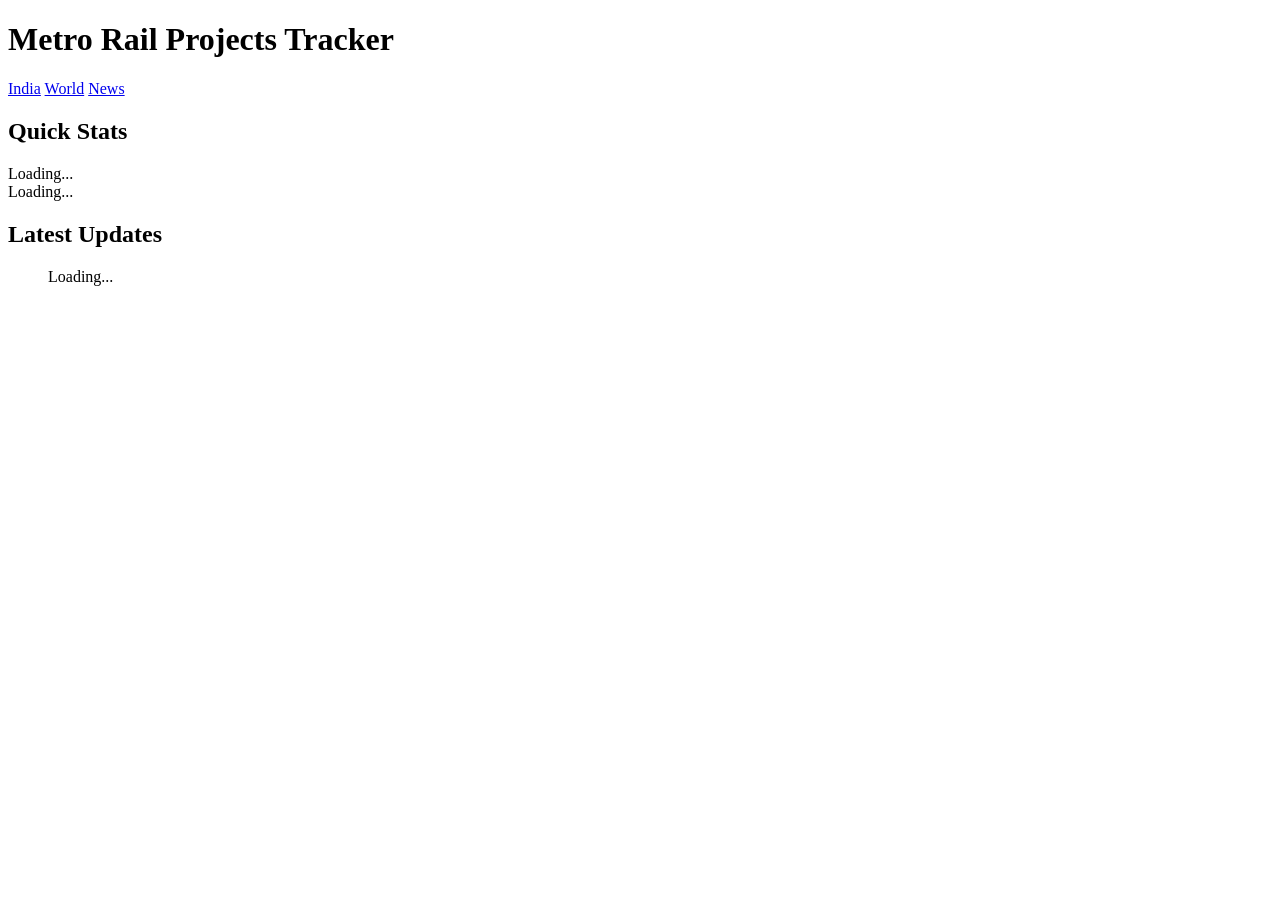
==== index.html @ b29a303d "Create index.html" ====
<!DOCTYPE html>
<html lang="en">
<head>
    <meta charset="UTF-8">
    <title>Metro Rail Projects - India & World</title>
    <link rel="stylesheet" href="css/style.css">
</head>
<body>
    <header>
        <h1>Metro Rail Projects Tracker</h1>
        <nav>
            <a href="india/">India</a>
            <a href="global/">World</a>
            <a href="news/">News</a>
        </nav>
    </header>
    
    <main>
        <section id="stats">
            <h2>Quick Stats</h2>
            <div id="india-stats">Loading...</div>
            <div id="global-stats">Loading...</div>
        </section>
        
        <section id="featured">
            <h2>Latest Updates</h2>
            <ul id="news-list">Loading...</ul>
        </section>
    </main>
    
    <script src="js/main.js"></script>
</body>
</html>
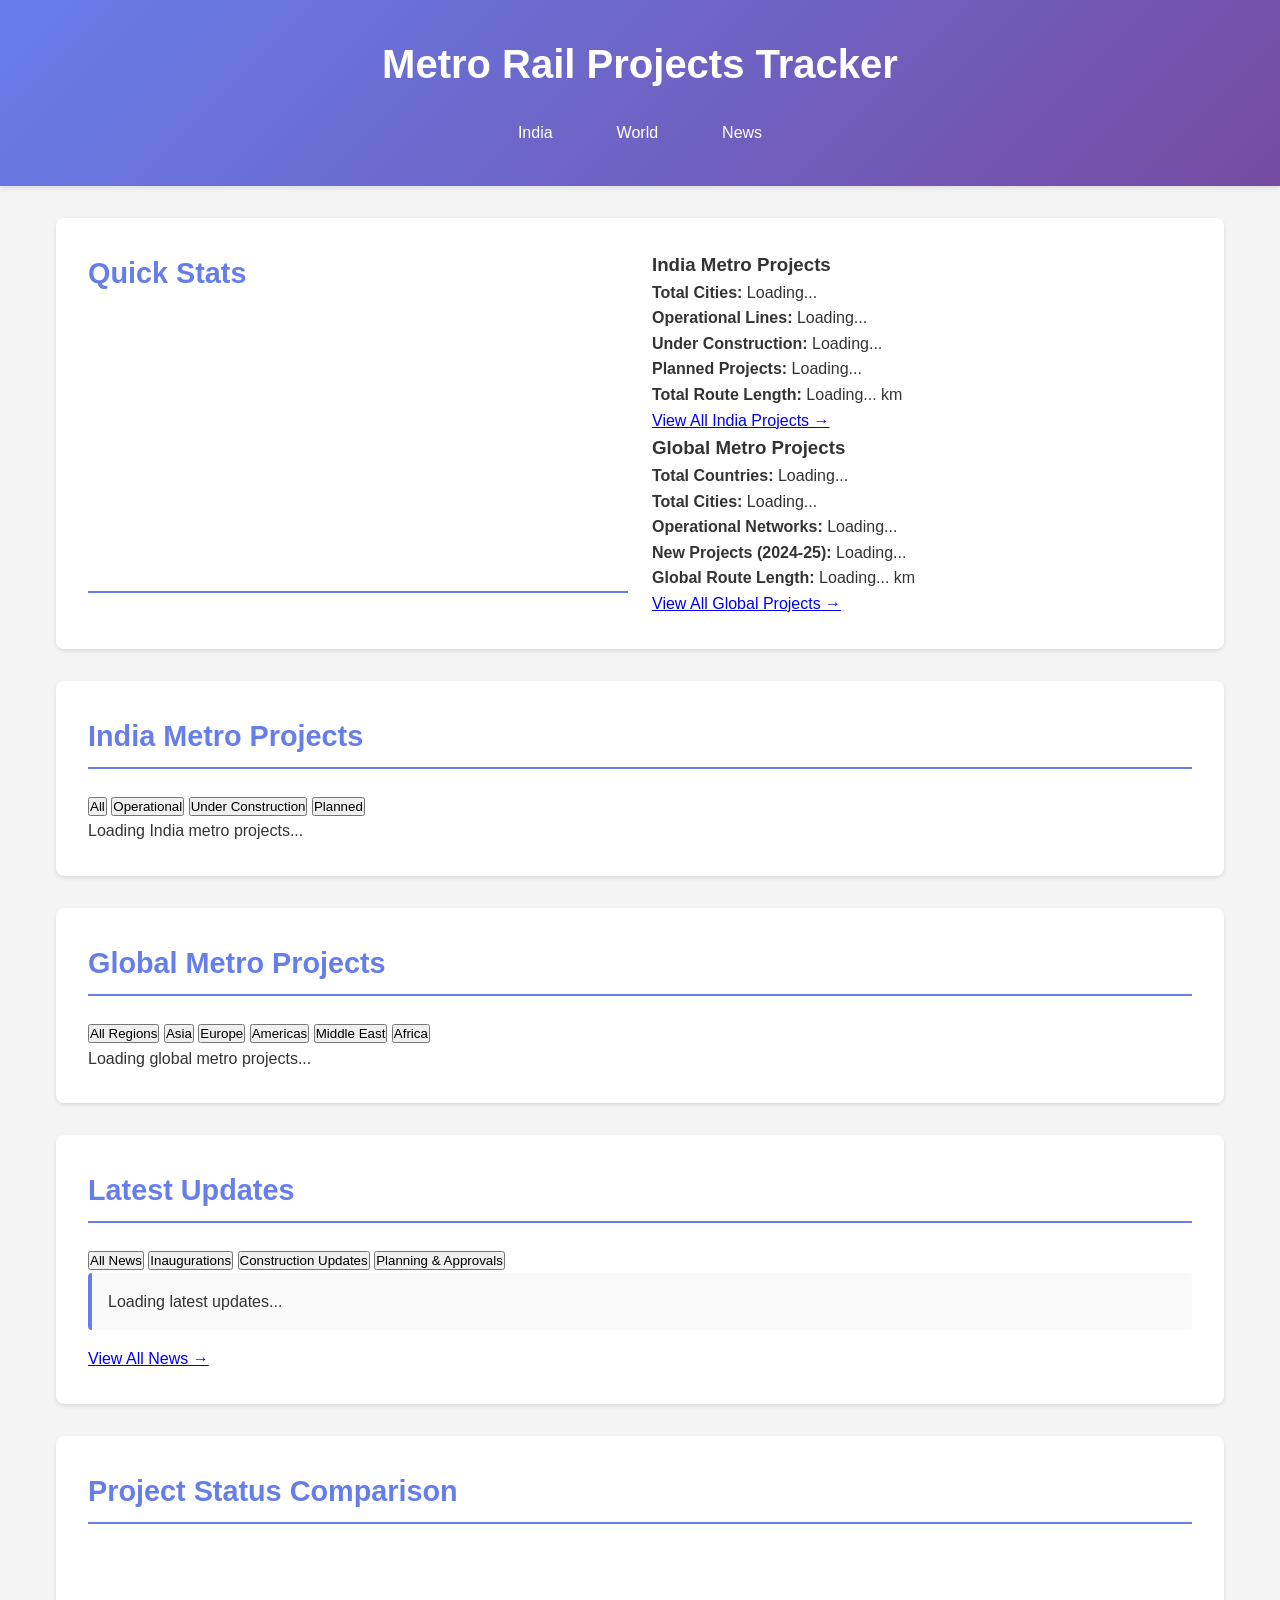
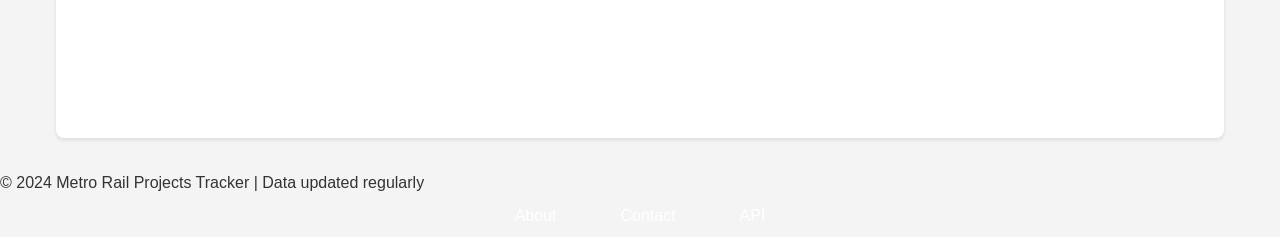
==== commit 796a0652: "Update index.html with enhanced metro projects sections Added comprehensive sections including: - E" ====
--- a/index.html
+++ b/index.html
@@ -2,6 +2,7 @@
 <html lang="en">
 <head>
     <meta charset="UTF-8">
+    <meta name="viewport" content="width=device-width, initial-scale=1.0">
     <title>Metro Rail Projects - India & World</title>
     <link rel="stylesheet" href="css/style.css">
 </head>
@@ -16,18 +17,105 @@
     </header>
     
     <main>
-        <section id="stats">
+        <!-- Quick Stats Section -->
+        <section id="stats" class="stats-container">
             <h2>Quick Stats</h2>
-            <div id="india-stats">Loading...</div>
-            <div id="global-stats">Loading...</div>
+            <div class="stats-grid">
+                <div id="india-stats" class="stat-card">
+                    <h3>India Metro Projects</h3>
+                    <div class="stat-content">
+                        <p><strong>Total Cities:</strong> <span id="india-cities">Loading...</span></p>
+                        <p><strong>Operational Lines:</strong> <span id="india-operational">Loading...</span></p>
+                        <p><strong>Under Construction:</strong> <span id="india-construction">Loading...</span></p>
+                        <p><strong>Planned Projects:</strong> <span id="india-planned">Loading...</span></p>
+                        <p><strong>Total Route Length:</strong> <span id="india-length">Loading...</span> km</p>
+                    </div>
+                    <a href="india/" class="view-details">View All India Projects →</a>
+                </div>
+                
+                <div id="global-stats" class="stat-card">
+                    <h3>Global Metro Projects</h3>
+                    <div class="stat-content">
+                        <p><strong>Total Countries:</strong> <span id="global-countries">Loading...</span></p>
+                        <p><strong>Total Cities:</strong> <span id="global-cities">Loading...</span></p>
+                        <p><strong>Operational Networks:</strong> <span id="global-operational">Loading...</span></p>
+                        <p><strong>New Projects (2024-25):</strong> <span id="global-new">Loading...</span></p>
+                        <p><strong>Global Route Length:</strong> <span id="global-length">Loading...</span> km</p>
+                    </div>
+                    <a href="global/" class="view-details">View All Global Projects →</a>
+                </div>
+            </div>
         </section>
         
-        <section id="featured">
+        <!-- India Projects Section -->
+        <section id="india-projects" class="projects-section">
+            <h2>India Metro Projects</h2>
+            <div class="project-filters">
+                <button class="filter-btn active" data-filter="all">All</button>
+                <button class="filter-btn" data-filter="operational">Operational</button>
+                <button class="filter-btn" data-filter="construction">Under Construction</button>
+                <button class="filter-btn" data-filter="planned">Planned</button>
+            </div>
+            <div id="india-projects-list" class="projects-grid">
+                <!-- Dynamic content loaded via JavaScript -->
+                <div class="loading-placeholder">Loading India metro projects...</div>
+            </div>
+        </section>
+        
+        <!-- Global Projects Section -->
+        <section id="global-projects" class="projects-section">
+            <h2>Global Metro Projects</h2>
+            <div class="region-filters">
+                <button class="filter-btn active" data-region="all">All Regions</button>
+                <button class="filter-btn" data-region="asia">Asia</button>
+                <button class="filter-btn" data-region="europe">Europe</button>
+                <button class="filter-btn" data-region="americas">Americas</button>
+                <button class="filter-btn" data-region="middleeast">Middle East</button>
+                <button class="filter-btn" data-region="africa">Africa</button>
+            </div>
+            <div id="global-projects-list" class="projects-grid">
+                <!-- Dynamic content loaded via JavaScript -->
+                <div class="loading-placeholder">Loading global metro projects...</div>
+            </div>
+        </section>
+        
+        <!-- Latest News/Updates Section -->
+        <section id="featured" class="news-section">
             <h2>Latest Updates</h2>
-            <ul id="news-list">Loading...</ul>
+            <div class="news-categories">
+                <button class="category-btn active" data-category="all">All News</button>
+                <button class="category-btn" data-category="inauguration">Inaugurations</button>
+                <button class="category-btn" data-category="construction">Construction Updates</button>
+                <button class="category-btn" data-category="planning">Planning & Approvals</button>
+            </div>
+            <ul id="news-list" class="news-list">
+                <!-- Dynamic news items loaded via JavaScript -->
+                <li class="loading-placeholder">Loading latest updates...</li>
+            </ul>
+            <a href="news/" class="view-all-news">View All News →</a>
+        </section>
+        
+        <!-- Project Status Comparison Chart Placeholder -->
+        <section id="comparison" class="chart-section">
+            <h2>Project Status Comparison</h2>
+            <div id="status-chart" class="chart-container">
+                <!-- Chart will be rendered via JavaScript library -->
+                <canvas id="statusCanvas"></canvas>
+            </div>
         </section>
     </main>
     
+    <footer>
+        <p>&copy; 2024 Metro Rail Projects Tracker | Data updated regularly</p>
+        <nav>
+            <a href="about.html">About</a>
+            <a href="contact.html">Contact</a>
+            <a href="api.html">API</a>
+        </nav>
+    </footer>
+    
+    <!-- JavaScript for dynamic content loading -->
     <script src="js/main.js"></script>
+    <script src="js/charts.js"></script>
 </body>
 </html>
--- a/css/style.css
+++ b/css/style.css
@@ -0,0 +1,132 @@
+/* Metro Rail Projects Website Styles */
+
+* {
+  margin: 0;
+  padding: 0;
+  box-sizing: border-box;
+}
+
+body {
+  font-family: 'Segoe UI', Tahoma, Geneva, Verdana, sans-serif;
+  line-height: 1.6;
+  color: #333;
+  background-color: #f4f4f4;
+}
+
+header {
+  background: linear-gradient(135deg, #667eea 0%, #764ba2 100%);
+  color: white;
+  padding: 2rem 0;
+  text-align: center;
+  box-shadow: 0 2px 5px rgba(0,0,0,0.1);
+}
+
+header h1 {
+  font-size: 2.5rem;
+  margin-bottom: 1rem;
+}
+
+nav {
+  display: flex;
+  justify-content: center;
+  gap: 2rem;
+  flex-wrap: wrap;
+}
+
+nav a {
+  color: white;
+  text-decoration: none;
+  font-weight: 500;
+  padding: 0.5rem 1rem;
+  border-radius: 4px;
+  transition: background-color 0.3s ease;
+}
+
+nav a:hover {
+  background-color: rgba(255,255,255,0.2);
+}
+
+main {
+  max-width: 1200px;
+  margin: 2rem auto;
+  padding: 0 1rem;
+}
+
+section {
+  background: white;
+  padding: 2rem;
+  margin-bottom: 2rem;
+  border-radius: 8px;
+  box-shadow: 0 2px 4px rgba(0,0,0,0.1);
+}
+
+section h2 {
+  color: #667eea;
+  margin-bottom: 1.5rem;
+  font-size: 1.8rem;
+  border-bottom: 2px solid #667eea;
+  padding-bottom: 0.5rem;
+}
+
+#stats {
+  display: grid;
+  grid-template-columns: 1fr 1fr;
+  gap: 1.5rem;
+}
+
+.stat-box {
+  background: linear-gradient(135deg, #667eea 0%, #764ba2 100%);
+  color: white;
+  padding: 1.5rem;
+  border-radius: 8px;
+  text-align: center;
+}
+
+.stat-box h3 {
+  font-size: 2rem;
+  margin-bottom: 0.5rem;
+}
+
+.stat-box p {
+  opacity: 0.9;
+}
+
+#news-list {
+  list-style: none;
+}
+
+#news-list li {
+  padding: 1rem;
+  border-left: 4px solid #667eea;
+  margin-bottom: 1rem;
+  background-color: #f9f9f9;
+  border-radius: 4px;
+}
+
+#news-list li h3 {
+  color: #667eea;
+  margin-bottom: 0.5rem;
+}
+
+#news-list li p {
+  font-size: 0.9rem;
+  color: #666;
+}
+
+@media (max-width: 768px) {
+  header h1 {
+    font-size: 2rem;
+  }
+
+  nav {
+    gap: 1rem;
+  }
+
+  #stats {
+    grid-template-columns: 1fr;
+  }
+
+  section {
+    padding: 1.5rem;
+  }
+}
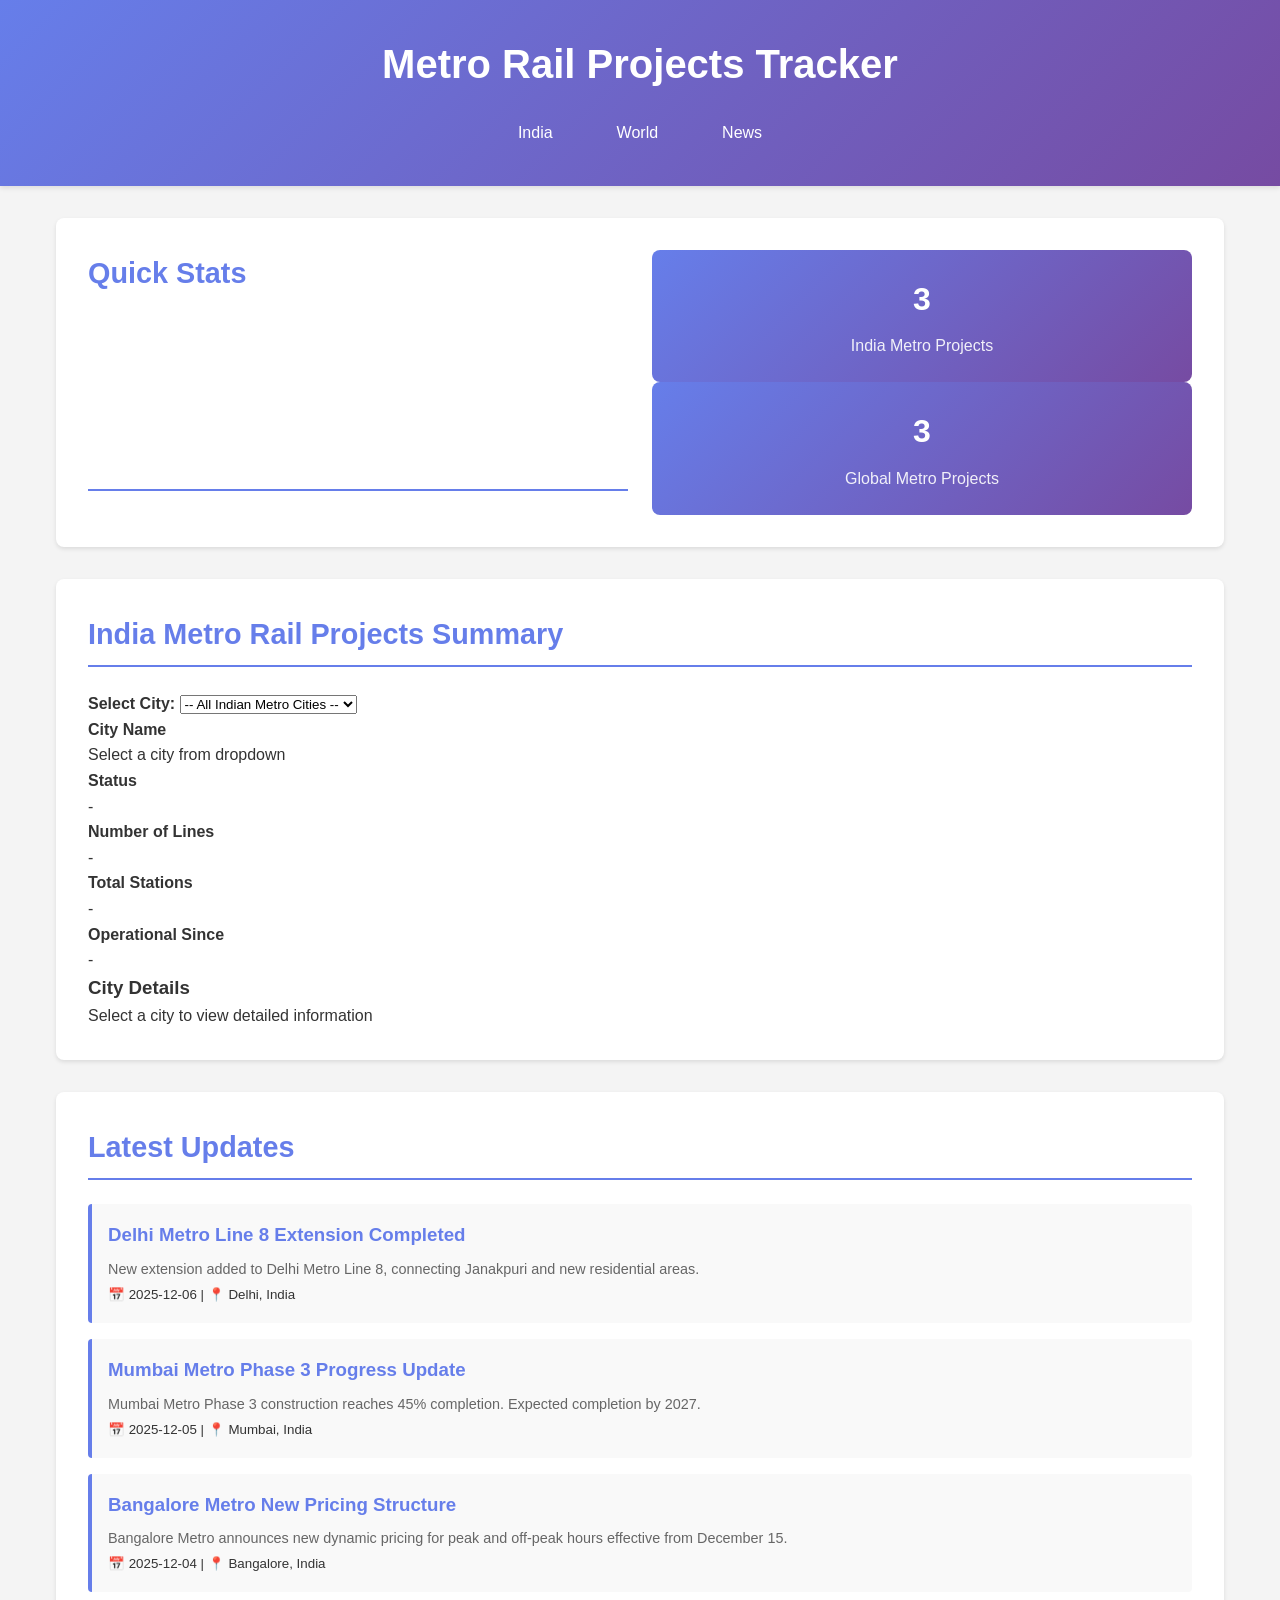
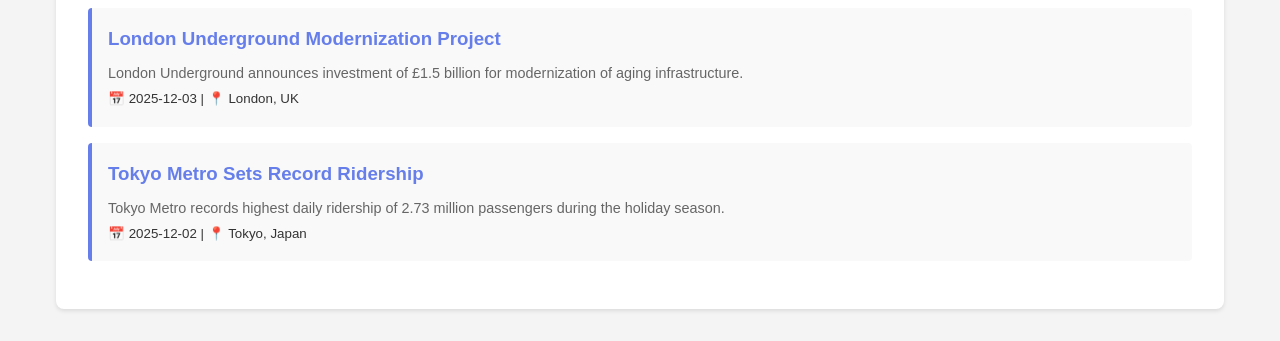
==== commit 43548bb0: "Update index.html with India Metro Summary section and city dropdown menu" ====
--- a/index.html
+++ b/index.html
@@ -1,121 +1,97 @@
 <!DOCTYPE html>
 <html lang="en">
 <head>
-    <meta charset="UTF-8">
-    <meta name="viewport" content="width=device-width, initial-scale=1.0">
-    <title>Metro Rail Projects - India & World</title>
-    <link rel="stylesheet" href="css/style.css">
+  <meta charset="UTF-8">
+  <meta name="viewport" content="width=device-width, initial-scale=1.0">
+  <title>Metro Rail Projects - India & World</title>
+  <link rel="stylesheet" href="css/style.css">
 </head>
 <body>
-    <header>
-        <h1>Metro Rail Projects Tracker</h1>
-        <nav>
-            <a href="india/">India</a>
-            <a href="global/">World</a>
-            <a href="news/">News</a>
-        </nav>
-    </header>
-    
-    <main>
-        <!-- Quick Stats Section -->
-        <section id="stats" class="stats-container">
-            <h2>Quick Stats</h2>
-            <div class="stats-grid">
-                <div id="india-stats" class="stat-card">
-                    <h3>India Metro Projects</h3>
-                    <div class="stat-content">
-                        <p><strong>Total Cities:</strong> <span id="india-cities">Loading...</span></p>
-                        <p><strong>Operational Lines:</strong> <span id="india-operational">Loading...</span></p>
-                        <p><strong>Under Construction:</strong> <span id="india-construction">Loading...</span></p>
-                        <p><strong>Planned Projects:</strong> <span id="india-planned">Loading...</span></p>
-                        <p><strong>Total Route Length:</strong> <span id="india-length">Loading...</span> km</p>
-                    </div>
-                    <a href="india/" class="view-details">View All India Projects →</a>
-                </div>
-                
-                <div id="global-stats" class="stat-card">
-                    <h3>Global Metro Projects</h3>
-                    <div class="stat-content">
-                        <p><strong>Total Countries:</strong> <span id="global-countries">Loading...</span></p>
-                        <p><strong>Total Cities:</strong> <span id="global-cities">Loading...</span></p>
-                        <p><strong>Operational Networks:</strong> <span id="global-operational">Loading...</span></p>
-                        <p><strong>New Projects (2024-25):</strong> <span id="global-new">Loading...</span></p>
-                        <p><strong>Global Route Length:</strong> <span id="global-length">Loading...</span> km</p>
-                    </div>
-                    <a href="global/" class="view-details">View All Global Projects →</a>
-                </div>
-            </div>
-        </section>
-        
-        <!-- India Projects Section -->
-        <section id="india-projects" class="projects-section">
-            <h2>India Metro Projects</h2>
-            <div class="project-filters">
-                <button class="filter-btn active" data-filter="all">All</button>
-                <button class="filter-btn" data-filter="operational">Operational</button>
-                <button class="filter-btn" data-filter="construction">Under Construction</button>
-                <button class="filter-btn" data-filter="planned">Planned</button>
-            </div>
-            <div id="india-projects-list" class="projects-grid">
-                <!-- Dynamic content loaded via JavaScript -->
-                <div class="loading-placeholder">Loading India metro projects...</div>
-            </div>
-        </section>
-        
-        <!-- Global Projects Section -->
-        <section id="global-projects" class="projects-section">
-            <h2>Global Metro Projects</h2>
-            <div class="region-filters">
-                <button class="filter-btn active" data-region="all">All Regions</button>
-                <button class="filter-btn" data-region="asia">Asia</button>
-                <button class="filter-btn" data-region="europe">Europe</button>
-                <button class="filter-btn" data-region="americas">Americas</button>
-                <button class="filter-btn" data-region="middleeast">Middle East</button>
-                <button class="filter-btn" data-region="africa">Africa</button>
-            </div>
-            <div id="global-projects-list" class="projects-grid">
-                <!-- Dynamic content loaded via JavaScript -->
-                <div class="loading-placeholder">Loading global metro projects...</div>
-            </div>
-        </section>
-        
-        <!-- Latest News/Updates Section -->
-        <section id="featured" class="news-section">
-            <h2>Latest Updates</h2>
-            <div class="news-categories">
-                <button class="category-btn active" data-category="all">All News</button>
-                <button class="category-btn" data-category="inauguration">Inaugurations</button>
-                <button class="category-btn" data-category="construction">Construction Updates</button>
-                <button class="category-btn" data-category="planning">Planning & Approvals</button>
-            </div>
-            <ul id="news-list" class="news-list">
-                <!-- Dynamic news items loaded via JavaScript -->
-                <li class="loading-placeholder">Loading latest updates...</li>
-            </ul>
-            <a href="news/" class="view-all-news">View All News →</a>
-        </section>
-        
-        <!-- Project Status Comparison Chart Placeholder -->
-        <section id="comparison" class="chart-section">
-            <h2>Project Status Comparison</h2>
-            <div id="status-chart" class="chart-container">
-                <!-- Chart will be rendered via JavaScript library -->
-                <canvas id="statusCanvas"></canvas>
-            </div>
-        </section>
-    </main>
-    
-    <footer>
-        <p>&copy; 2024 Metro Rail Projects Tracker | Data updated regularly</p>
-        <nav>
-            <a href="about.html">About</a>
-            <a href="contact.html">Contact</a>
-            <a href="api.html">API</a>
-        </nav>
-    </footer>
-    
-    <!-- JavaScript for dynamic content loading -->
-    <script src="js/main.js"></script>
-    <script src="js/charts.js"></script>
+  <header>
+    <h1>Metro Rail Projects Tracker</h1>
+    <nav>
+      <a href="india/">India</a>
+      <a href="global/">World</a>
+      <a href="news/">News</a>
+    </nav>
+  </header>
+
+  <main>
+    <!-- Quick Stats Section -->
+    <section id="stats" class="stats-container">
+      <h2>Quick Stats</h2>
+      <div class="stats-grid">
+        <div id="india-stats" class="stat-card">
+          <h3>India Metro Projects</h3>
+          <div class="stat-content">
+            <p><strong>Total Cities:</strong> <span id="india-cities">Loading...</span></p>
+            <p><strong>Operational Lines:</strong> <span id="india-operational">Loading...</span></p>
+            <p><strong>Under Construction:</strong> <span id="india-construction">Loading...</span></p>
+            <p><strong>Planned Projects:</strong> <span id="india-planned">Loading...</span></p>
+            <p><strong>Total Stations:</strong> <span id="india-stations">Loading...</span></p>
+          </div>
+          <a href="#india-metro-section" class="view-details">View India Summary ↓</a>
+        </div>
+
+        <div id="global-stats" class="stat-card">
+          <h3>Global Metro Projects</h3>
+          <div class="stat-content">
+            <p><strong>Total Countries:</strong> <span id="global-countries">Loading...</span></p>
+            <p><strong>Total Systems:</strong> <span id="global-systems">Loading...</span></p>
+            <p><strong>Total Stations:</strong> <span id="global-stations">Loading...</span></p>
+          </div>
+          <a href="global/" class="view-details">View Global Projects →</a>
+        </div>
+      </div>
+    </section>
+
+    <!-- India Metro Summary Section with Dropdown -->
+    <section id="india-metro-section" class="india-summary-section">
+      <h2>India Metro Rail Projects Summary</h2>
+      
+      <div class="city-selector">
+        <label for="metro-city-dropdown"><strong>Select City:</strong></label>
+        <select id="metro-city-dropdown" class="metro-dropdown">
+          <option value="">-- All Indian Metro Cities --</option>
+        </select>
+      </div>
+
+      <div class="india-summary-stats">
+        <div class="summary-stat-box">
+          <h4>City Name</h4>
+          <p id="selected-city-name">Select a city from dropdown</p>
+        </div>
+        <div class="summary-stat-box">
+          <h4>Status</h4>
+          <p id="selected-city-status">-</p>
+        </div>
+        <div class="summary-stat-box">
+          <h4>Number of Lines</h4>
+          <p id="selected-city-lines">-</p>
+        </div>
+        <div class="summary-stat-box">
+          <h4>Total Stations</h4>
+          <p id="selected-city-stations">-</p>
+        </div>
+        <div class="summary-stat-box">
+          <h4>Operational Since</h4>
+          <p id="selected-city-year">-</p>
+        </div>
+      </div>
+
+      <div id="india-projects-details" class="projects-details">
+        <h3>City Details</h3>
+        <p id="city-description">Select a city to view detailed information</p>
+      </div>
+    </section>
+
+    <!-- Featured News Section -->
+    <section id="featured">
+      <h2>Latest Updates</h2>
+      <ul id="news-list">Loading...</ul>
+    </section>
+  </main>
+
+  <script src="js/main.js"></script>
 </body>
 </html>
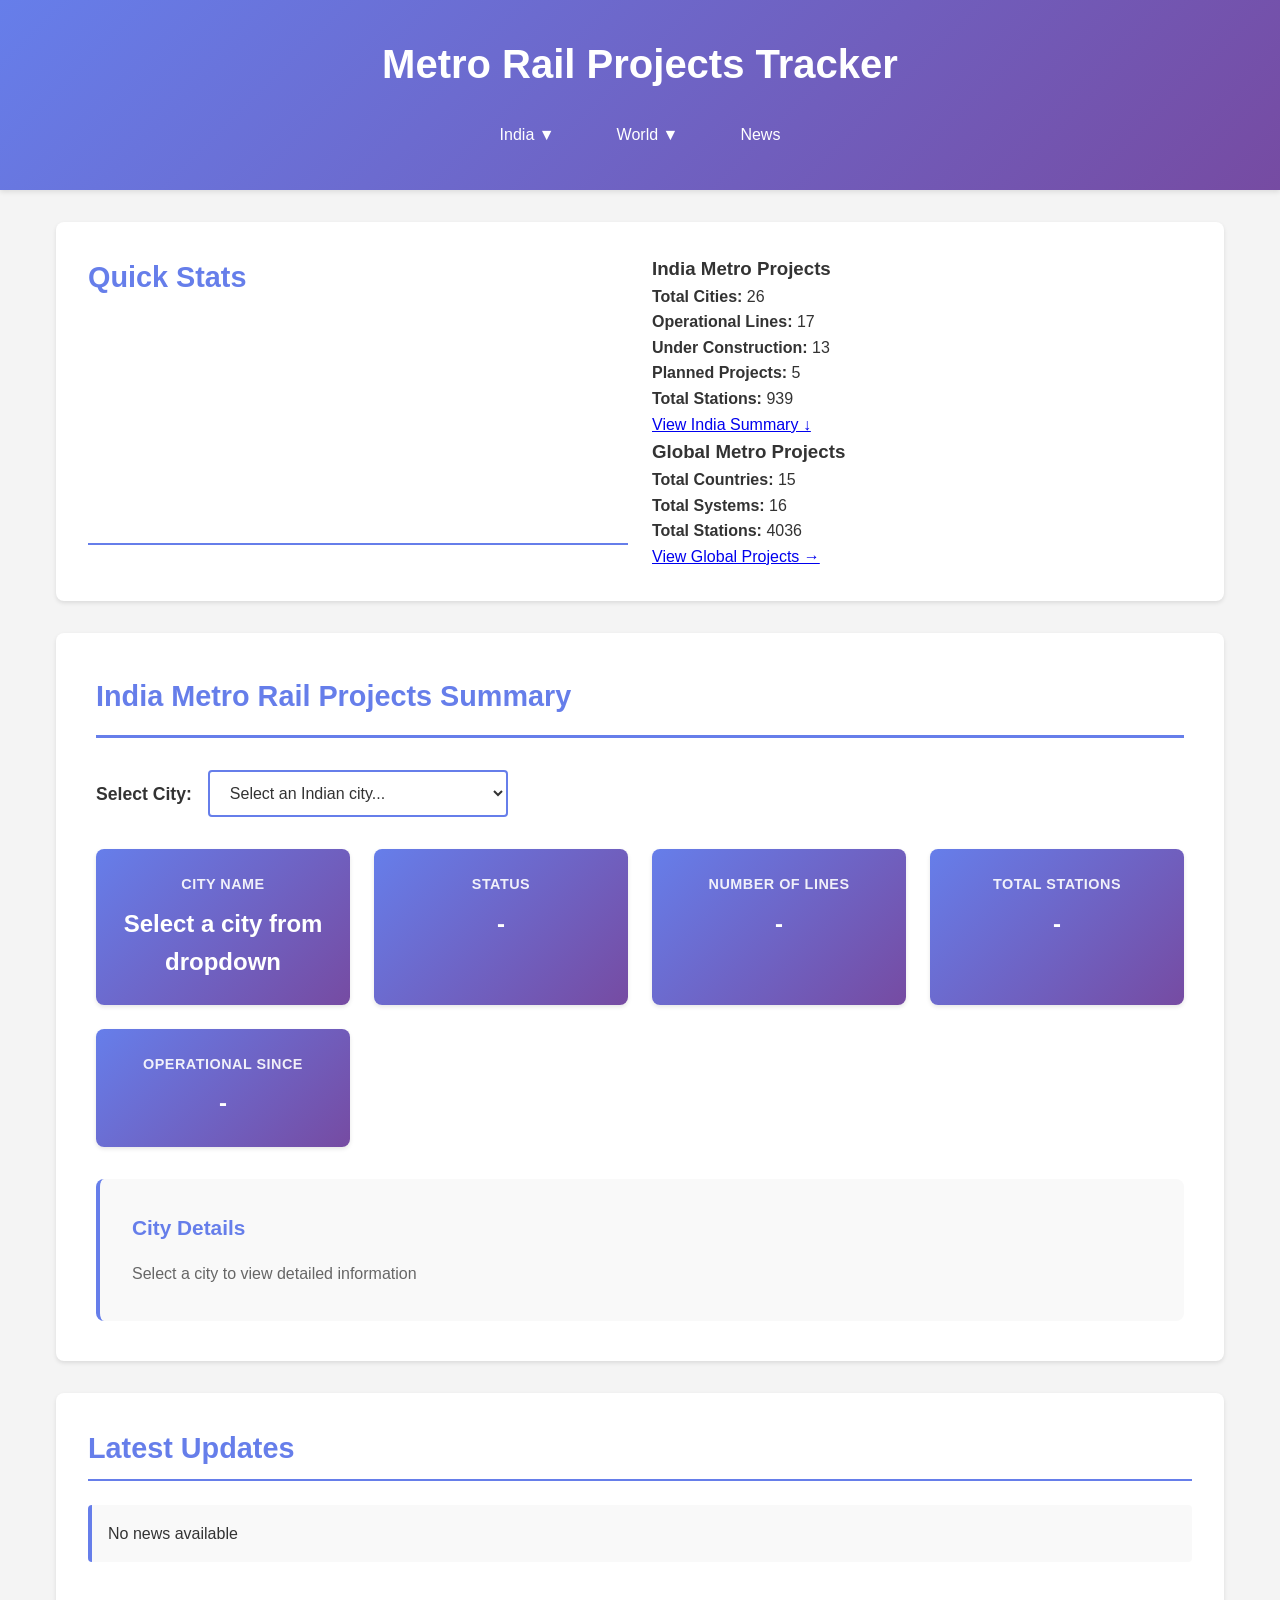
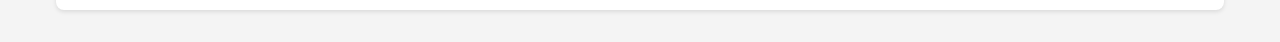
==== commit c3cc8e31: "Add dropdown navigation menus for India and World cities - Added responsive dropdown navigation for " ====
--- a/index.html
+++ b/index.html
@@ -5,14 +5,95 @@
   <meta name="viewport" content="width=device-width, initial-scale=1.0">
   <title>Metro Rail Projects - India & World</title>
   <link rel="stylesheet" href="css/style.css">
+  <style>
+    /* Dropdown Navigation Styles */
+    .nav-item {
+      position: relative;
+      display: inline-block;
+    }
+
+    .nav-item > a {
+      padding: 10px 15px;
+      display: block;
+      text-decoration: none;
+      color: white;
+      cursor: pointer;
+    }
+
+    .nav-item > a:hover {
+      background-color: rgba(255, 255, 255, 0.2);
+      border-radius: 4px;
+    }
+
+    .dropdown-menu {
+      display: none;
+      position: absolute;
+      background-color: #1e3c72;
+      min-width: 250px;
+      box-shadow: 0 8px 16px rgba(0, 0, 0, 0.2);
+      padding: 8px 0;
+      z-index: 1;
+      border-radius: 4px;
+      top: 100%;
+      left: 0;
+      margin-top: 5px;
+    }
+
+    .dropdown-menu a {
+      color: white;
+      padding: 12px 16px;
+      text-decoration: none;
+      display: block;
+      font-size: 14px;
+      transition: background-color 0.3s ease;
+    }
+
+    .dropdown-menu a:hover {
+      background-color: #2a5298;
+      padding-left: 20px;
+    }
+
+    .nav-item:hover .dropdown-menu,
+    .nav-item.active .dropdown-menu {
+      display: block;
+    }
+
+    .dropdown-header {
+      color: #aaa;
+      padding: 8px 16px;
+      font-size: 12px;
+      font-weight: bold;
+      text-transform: uppercase;
+      border-bottom: 1px solid #333;
+    }
+  </style>
 </head>
 <body>
   <header>
     <h1>Metro Rail Projects Tracker</h1>
     <nav>
-      <a href="india/">India</a>
-      <a href="global/">World</a>
-      <a href="news/">News</a>
+      <!-- India Dropdown -->
+      <div class="nav-item">
+        <a href="#india-metro-section">India ▼</a>
+        <div class="dropdown-menu" id="india-dropdown">
+          <div class="dropdown-header">Indian Metro Cities</div>
+          <!-- India cities will be populated by JavaScript -->
+        </div>
+      </div>
+
+      <!-- World Dropdown -->
+      <div class="nav-item">
+        <a href="#global-metro-section">World ▼</a>
+        <div class="dropdown-menu" id="world-dropdown">
+          <div class="dropdown-header">Global Metro Cities</div>
+          <!-- World cities will be populated by JavaScript -->
+        </div>
+      </div>
+
+      <!-- News Link -->
+      <div class="nav-item">
+        <a href="#featured">News</a>
+      </div>
     </nav>
   </header>
 
@@ -32,7 +113,6 @@
           </div>
           <a href="#india-metro-section" class="view-details">View India Summary ↓</a>
         </div>
-
         <div id="global-stats" class="stat-card">
           <h3>Global Metro Projects</h3>
           <div class="stat-content">
@@ -40,7 +120,7 @@
             <p><strong>Total Systems:</strong> <span id="global-systems">Loading...</span></p>
             <p><strong>Total Stations:</strong> <span id="global-stations">Loading...</span></p>
           </div>
-          <a href="global/" class="view-details">View Global Projects →</a>
+          <a href="global.html" class="view-details">View Global Projects →</a>
         </div>
       </div>
     </section>
@@ -48,7 +128,7 @@
     <!-- India Metro Summary Section with Dropdown -->
     <section id="india-metro-section" class="india-summary-section">
       <h2>India Metro Rail Projects Summary</h2>
-      
+
       <div class="city-selector">
         <label for="metro-city-dropdown"><strong>Select City:</strong></label>
         <select id="metro-city-dropdown" class="metro-dropdown">
@@ -93,5 +173,51 @@
   </main>
 
   <script src="js/main.js"></script>
+  <script>
+    // Populate Navigation Dropdowns
+    function populateNavigationDropdowns(data) {
+      const indiaProjects = data.projects.filter(p => p.region === 'India');
+      const globalProjects = data.projects.filter(p => p.region === 'World');
+
+      // Populate India dropdown
+      const indiaDropdown = document.getElementById('india-dropdown');
+      indiaProjects.forEach(metro => {
+        const link = document.createElement('a');
+        link.href = '#india-metro-section';
+        link.textContent = metro.city + ' Metro';
+        link.onclick = (e) => {
+          e.preventDefault();
+          document.getElementById('metro-city-dropdown').value = metro.id;
+          displayCityDetails(metro);
+          document.getElementById('india-metro-section').scrollIntoView({ behavior: 'smooth' });
+        };
+        indiaDropdown.appendChild(link);
+      });
+
+      // Populate World dropdown
+      const worldDropdown = document.getElementById('world-dropdown');
+      globalProjects.forEach(metro => {
+        const link = document.createElement('a');
+        link.href = 'global.html';
+        link.textContent = metro.city + ' (' + metro.country + ')';
+        link.onclick = (e) => {
+          e.preventDefault();
+          // Store selected metro in session storage for global page
+          sessionStorage.setItem('selectedGlobalMetro', JSON.stringify(metro));
+          window.location.href = 'global.html';
+        };
+        worldDropdown.appendChild(link);
+      });
+    }
+
+    // Call after data is loaded
+    const originalLoadMetroData = window.loadMetroData;
+    window.loadMetroData = async function() {
+      await originalLoadMetroData.call(this);
+      if (window.allMetroData && window.allMetroData.projects) {
+        populateNavigationDropdowns(window.allMetroData);
+      }
+    };
+  </script>
 </body>
 </html>
--- a/css/style.css
+++ b/css/style.css
@@ -130,3 +130,280 @@
     padding: 1.5rem;
   }
 }
+
+
+/* India Metro Summary Section */
+.india-summary-section {
+  background: white;
+  padding: 2.5rem;
+  margin-bottom: 2rem;
+  border-radius: 8px;
+  box-shadow: 0 2px 4px rgba(0,0,0,0.1);
+}
+
+.india-summary-section h2 {
+  color: #667eea;
+  margin-bottom: 2rem;
+  font-size: 1.8rem;
+  border-bottom: 3px solid #667eea;
+  padding-bottom: 1rem;
+}
+
+/* City Selector/Dropdown */
+.city-selector {
+  display: flex;
+  align-items: center;
+  gap: 1rem;
+  margin-bottom: 2rem;
+  flex-wrap: wrap;
+}
+
+.city-selector label {
+  font-size: 1.1rem;
+  color: #333;
+  white-space: nowrap;
+}
+
+.metro-dropdown {
+  padding: 0.75rem 1rem;
+  font-size: 1rem;
+  border: 2px solid #667eea;
+  border-radius: 4px;
+  background-color: white;
+  color: #333;
+  cursor: pointer;
+  transition: all 0.3s ease;
+  min-width: 300px;
+}
+
+.metro-dropdown:hover {
+  border-color: #764ba2;
+  box-shadow: 0 0 8px rgba(102, 126, 234, 0.3);
+}
+
+.metro-dropdown:focus {
+  outline: none;
+  border-color: #764ba2;
+  box-shadow: 0 0 12px rgba(102, 126, 234, 0.5);
+  background-color: #f9f9f9;
+}
+
+/* Summary Stats Grid */
+.india-summary-stats {
+  display: grid;
+  grid-template-columns: repeat(auto-fit, minmax(200px, 1fr));
+  gap: 1.5rem;
+  margin-bottom: 2rem;
+}
+
+.summary-stat-box {
+  background: linear-gradient(135deg, #667eea 0%, #764ba2 100%);
+  color: white;
+  padding: 1.5rem;
+  border-radius: 8px;
+  text-align: center;
+  box-shadow: 0 2px 4px rgba(0,0,0,0.1);
+  transition: transform 0.3s ease, box-shadow 0.3s ease;
+}
+
+.summary-stat-box:hover {
+  transform: translateY(-2px);
+  box-shadow: 0 4px 12px rgba(102, 126, 234, 0.3);
+}
+
+.summary-stat-box h4 {
+  font-size: 0.9rem;
+  margin-bottom: 0.5rem;
+  opacity: 0.9;
+  text-transform: uppercase;
+  letter-spacing: 0.5px;
+}
+
+.summary-stat-box p {
+  font-size: 1.5rem;
+  font-weight: bold;
+  margin: 0;
+  word-break: break-word;
+}
+
+/* Projects Details */
+.projects-details {
+  background-color: #f9f9f9;
+  padding: 2rem;
+  border-radius: 8px;
+  border-left: 4px solid #667eea;
+  margin-top: 2rem;
+}
+
+.projects-details h3 {
+  color: #667eea;
+  margin-bottom: 1rem;
+  font-size: 1.3rem;
+}
+
+.projects-details p {
+  color: #666;
+  line-height: 1.8;
+  font-size: 1rem;
+}
+
+/* Responsive Design */
+@media (max-width: 768px) {
+  .city-selector {
+    flex-direction: column;
+    align-items: stretch;
+  }
+
+  .metro-dropdown {
+    min-width: 100%;
+    width: 100%;
+  }
+
+  .india-summary-stats {
+    grid-template-columns: 1fr;
+    gap: 1rem;
+  }
+
+  .summary-stat-box {
+    padding: 1.25rem;
+  }
+
+  .summary-stat-box p {
+    font-size: 1.25rem;
+  }
+
+  .india-summary-section {
+    padding: 1.5rem;
+  }
+}
+
+
+/* City List and Cards - Clickable Interface */
+.city-list {
+  display: grid;
+  grid-template-columns: repeat(auto-fill, minmax(280px, 1fr));
+  gap: 1.5rem;
+  margin-top: 2rem;
+}
+
+.city-card {
+  background: white;
+  border: 2px solid #e0e0e0;
+  border-radius: 8px;
+  padding: 1.5rem;
+  cursor: pointer;
+  transition: all 0.3s ease;
+  box-shadow: 0 2px 4px rgba(0,0,0,0.1);
+}
+
+.city-card:hover {
+  transform: translateY(-4px);
+  box-shadow: 0 6px 16px rgba(0,0,0,0.15);
+}
+
+.city-card.operational {
+  border-left: 5px solid #4CAF50;
+  background: linear-gradient(to bottom, rgba(76, 175, 80, 0.05), white);
+}
+
+.city-card.operational:hover {
+  border-color: #4CAF50;
+  box-shadow: 0 6px 16px rgba(76, 175, 80, 0.3);
+}
+
+.city-card.partially-operational {
+  border-left: 5px solid #FFC107;
+  background: linear-gradient(to bottom, rgba(255, 193, 7, 0.05), white);
+}
+
+.city-card.partially-operational:hover {
+  border-color: #FFC107;
+  box-shadow: 0 6px 16px rgba(255, 193, 7, 0.3);
+}
+
+.city-card.under-construction {
+  border-left: 5px solid #FF9800;
+  background: linear-gradient(to bottom, rgba(255, 152, 0, 0.05), white);
+}
+
+.city-card.under-construction:hover {
+  border-color: #FF9800;
+  box-shadow: 0 6px 16px rgba(255, 152, 0, 0.3);
+}
+
+.city-card.proposed {
+  border-left: 5px solid #2196F3;
+  background: linear-gradient(to bottom, rgba(33, 150, 243, 0.05), white);
+}
+
+.city-card.proposed:hover {
+  border-color: #2196F3;
+  box-shadow: 0 6px 16px rgba(33, 150, 243, 0.3);
+}
+
+.city-card.default {
+  border-left: 5px solid #9E9E9E;
+}
+
+.city-name {
+  font-size: 1.3rem;
+  font-weight: bold;
+  color: #333;
+  margin-bottom: 0.8rem;
+}
+
+.city-status {
+  font-size: 0.95rem;
+  color: #666;
+  margin-bottom: 0.6rem;
+  font-weight: 500;
+}
+
+.city-details {
+  font-size: 0.9rem;
+  color: #888;
+  border-top: 1px solid #f0f0f0;
+  padding-top: 0.8rem;
+  margin-top: 0.8rem;
+}
+
+/* Responsive adjustments for city cards */
+@media (max-width: 1024px) {
+  .city-list {
+    grid-template-columns: repeat(auto-fill, minmax(250px, 1fr));
+    gap: 1rem;
+  }
+}
+
+@media (max-width: 768px) {
+  .city-list {
+    grid-template-columns: 1fr;
+    gap: 1rem;
+  }
+  
+  .city-card {
+    padding: 1.25rem;
+  }
+  
+  .city-name {
+    font-size: 1.2rem;
+  }
+}
+
+@media (max-width: 480px) {
+  .city-card {
+    padding: 1rem;
+  }
+  
+  .city-name {
+    font-size: 1.1rem;
+  }
+  
+  .city-status {
+    font-size: 0.9rem;
+  }
+  
+  .city-details {
+    font-size: 0.85rem;
+  }
+}
